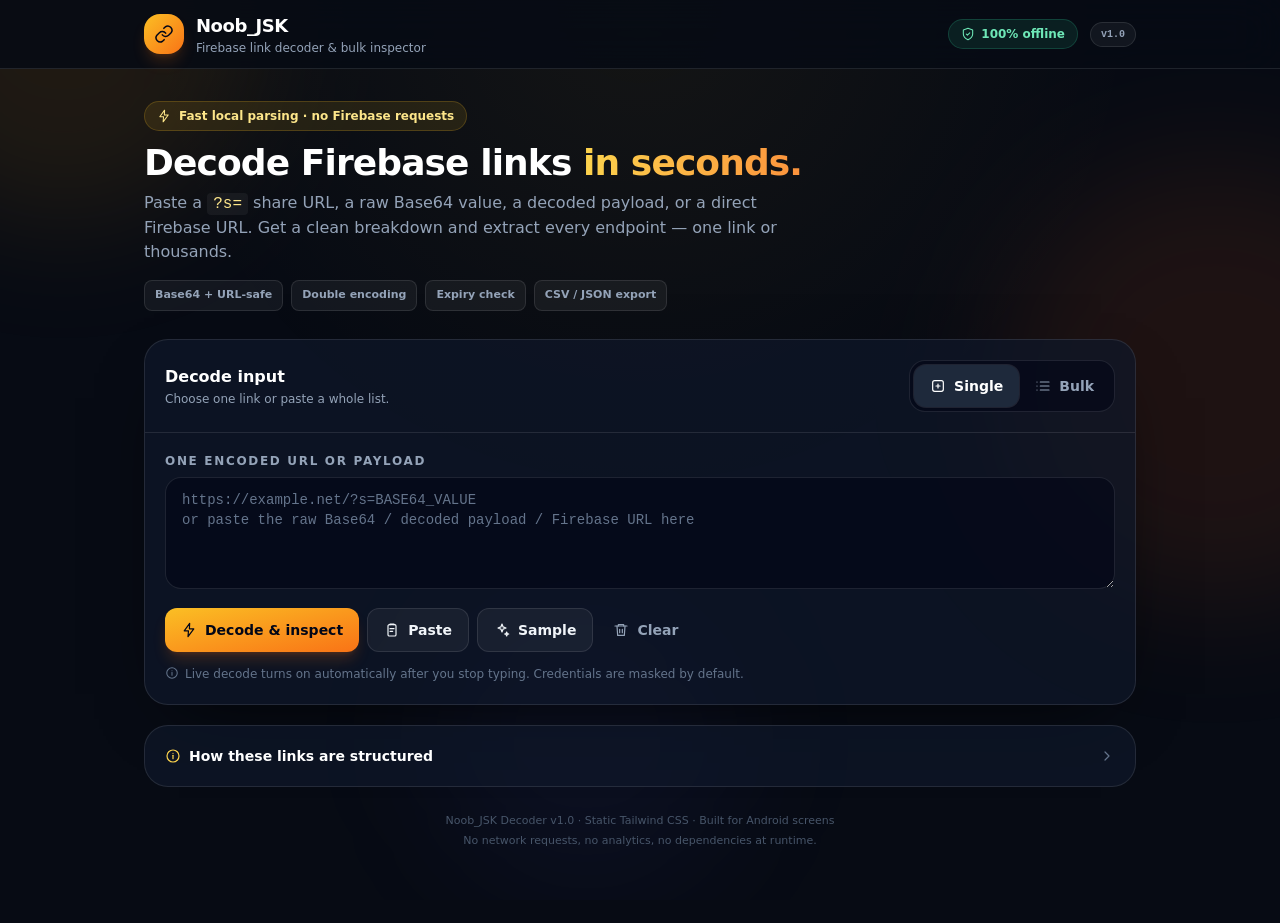
==== index.html @ 826efcdb "Initial commit via Netlify [skip ci]" ====
<!doctype html>
<html lang="en" class="dark">
<head>
  <meta charset="utf-8">
  <meta name="viewport" content="width=device-width, initial-scale=1, viewport-fit=cover">
  <meta name="theme-color" content="#070b14">
  <meta name="mobile-web-app-capable" content="yes">
  <meta name="apple-mobile-web-app-capable" content="yes">
  <meta name="apple-mobile-web-app-status-bar-style" content="black-translucent">
  <meta name="description" content="Offline Firebase share-link decoder. Decode ?s= Base64 links, break down the payload, and extract Firebase URLs in single or bulk mode.">
  <title> Noob_JSK — Firebase Link Decoder</title>
  <link rel="icon" href="data:image/svg+xml,%3Csvg xmlns='http://www.w3.org/2000/svg' viewBox='0 0 64 64'%3E%3Cdefs%3E%3ClinearGradient id='g' x1='0' y1='0' x2='1' y2='1'%3E%3Cstop stop-color='%23fbbf24'/%3E%3Cstop offset='1' stop-color='%23f97316'/%3E%3C/linearGradient%3E%3C/defs%3E%3Crect width='64' height='64' rx='16' fill='%23070b14'/%3E%3Cpath d='M26 20h-5a9 9 0 0 0 0 18h5M38 26h5a9 9 0 0 1 0 18h-5M25 35h14' fill='none' stroke='url(%23g)' stroke-width='5' stroke-linecap='round'/%3E%3Ccircle cx='21' cy='29' r='3.5' fill='url(%23g)'/%3E%3Ccircle cx='43' cy='35' r='3.5' fill='url(%23g)'/%3E%3C/svg%3E">
  <link rel="stylesheet" href="assets/tailwind.css">
  <script src="decoder.js" defer></script>
  <script src="app.js" defer></script>
</head>
<body class="min-h-screen bg-[#070b14] text-slate-100 antialiased">
  <!-- Offline icon sprite -->
  <svg xmlns="http://www.w3.org/2000/svg" class="hidden" aria-hidden="true">
    <symbol id="i-bolt" viewBox="0 0 24 24" fill="none" stroke="currentColor" stroke-width="1.8" stroke-linecap="round" stroke-linejoin="round"><path d="M13 2 4.8 13.2h6.4L10.5 22l8.7-11.7h-6.6L13 2Z"/></symbol>
    <symbol id="i-link" viewBox="0 0 24 24" fill="none" stroke="currentColor" stroke-width="1.8" stroke-linecap="round" stroke-linejoin="round"><path d="M10 13a5 5 0 0 0 7.5.5l3-3a5 5 0 0 0-7-7l-1.7 1.7"/><path d="M14 11a5 5 0 0 0-7.5-.5l-3 3a5 5 0 0 0 7 7l1.7-1.7"/></symbol>
    <symbol id="i-database" viewBox="0 0 24 24" fill="none" stroke="currentColor" stroke-width="1.8" stroke-linecap="round" stroke-linejoin="round"><ellipse cx="12" cy="5" rx="8" ry="3"/><path d="M4 5v6c0 1.7 3.6 3 8 3s8-1.3 8-3V5"/><path d="M4 11v6c0 1.7 3.6 3 8 3s8-1.3 8-3v-6"/></symbol>
    <symbol id="i-shield" viewBox="0 0 24 24" fill="none" stroke="currentColor" stroke-width="1.8" stroke-linecap="round" stroke-linejoin="round"><path d="M12 22s8-4 8-10V5l-8-3-8 3v7c0 6 8 10 8 10Z"/><path d="m9 12 2 2 4-4"/></symbol>
    <symbol id="i-copy" viewBox="0 0 24 24" fill="none" stroke="currentColor" stroke-width="1.8" stroke-linecap="round" stroke-linejoin="round"><rect x="9" y="9" width="12" height="12" rx="2"/><path d="M5 15H4a2 2 0 0 1-2-2V4a2 2 0 0 1 2-2h9a2 2 0 0 1 2 2v1"/></symbol>
    <symbol id="i-check" viewBox="0 0 24 24" fill="none" stroke="currentColor" stroke-width="2" stroke-linecap="round" stroke-linejoin="round"><path d="m5 12 4 4L19 6"/></symbol>
    <symbol id="i-alert" viewBox="0 0 24 24" fill="none" stroke="currentColor" stroke-width="1.8" stroke-linecap="round" stroke-linejoin="round"><path d="M10.3 3.6 1.8 18a2 2 0 0 0 1.7 3h17a2 2 0 0 0 1.7-3L14.7 3.6a2.5 2.5 0 0 0-4.4 0Z"/><path d="M12 9v4"/><path d="M12 17h.01"/></symbol>
    <symbol id="i-clock" viewBox="0 0 24 24" fill="none" stroke="currentColor" stroke-width="1.8" stroke-linecap="round" stroke-linejoin="round"><circle cx="12" cy="12" r="9"/><path d="M12 7v5l3 2"/></symbol>
    <symbol id="i-key" viewBox="0 0 24 24" fill="none" stroke="currentColor" stroke-width="1.8" stroke-linecap="round" stroke-linejoin="round"><circle cx="8" cy="15" r="4"/><path d="m10.8 12.2 8.2-8.2"/><path d="m16 7 3 3"/><path d="m19 4 2 2"/></symbol>
    <symbol id="i-upload" viewBox="0 0 24 24" fill="none" stroke="currentColor" stroke-width="1.8" stroke-linecap="round" stroke-linejoin="round"><path d="M12 16V4"/><path d="m7 9 5-5 5 5"/><path d="M4 16v3a2 2 0 0 0 2 2h12a2 2 0 0 0 2-2v-3"/></symbol>
    <symbol id="i-download" viewBox="0 0 24 24" fill="none" stroke="currentColor" stroke-width="1.8" stroke-linecap="round" stroke-linejoin="round"><path d="M12 4v12"/><path d="m7 11 5 5 5-5"/><path d="M4 18v1a2 2 0 0 0 2 2h12a2 2 0 0 0 2-2v-1"/></symbol>
    <symbol id="i-trash" viewBox="0 0 24 24" fill="none" stroke="currentColor" stroke-width="1.8" stroke-linecap="round" stroke-linejoin="round"><path d="M3 6h18"/><path d="M8 6V4h8v2"/><path d="M6 6l1 14h10l1-14"/><path d="M10 11v5M14 11v5"/></symbol>
    <symbol id="i-search" viewBox="0 0 24 24" fill="none" stroke="currentColor" stroke-width="1.8" stroke-linecap="round" stroke-linejoin="round"><circle cx="11" cy="11" r="7"/><path d="m20 20-3.5-3.5"/></symbol>
    <symbol id="i-chevron" viewBox="0 0 24 24" fill="none" stroke="currentColor" stroke-width="1.8" stroke-linecap="round" stroke-linejoin="round"><path d="m9 18 6-6-6-6"/></symbol>
    <symbol id="i-info" viewBox="0 0 24 24" fill="none" stroke="currentColor" stroke-width="1.8" stroke-linecap="round" stroke-linejoin="round"><circle cx="12" cy="12" r="9"/><path d="M12 11v5"/><path d="M12 8h.01"/></symbol>
    <symbol id="i-layers" viewBox="0 0 24 24" fill="none" stroke="currentColor" stroke-width="1.8" stroke-linecap="round" stroke-linejoin="round"><path d="m12 3 9 5-9 5-9-5 9-5Z"/><path d="m3 13 9 5 9-5"/><path d="m3 17 9 5 9-5"/></symbol>
    <symbol id="i-x" viewBox="0 0 24 24" fill="none" stroke="currentColor" stroke-width="1.8" stroke-linecap="round" stroke-linejoin="round"><path d="M18 6 6 18M6 6l12 12"/></symbol>
    <symbol id="i-sparkles" viewBox="0 0 24 24" fill="none" stroke="currentColor" stroke-width="1.8" stroke-linecap="round" stroke-linejoin="round"><path d="m12 3 1.6 4.4L18 9l-4.4 1.6L12 15l-1.6-4.4L6 9l4.4-1.6L12 3Z"/><path d="m19 15 .8 2.2L22 18l-2.2.8L19 21l-.8-2.2L16 18l2.2-.8L19 15Z"/></symbol>
    <symbol id="i-paste" viewBox="0 0 24 24" fill="none" stroke="currentColor" stroke-width="1.8" stroke-linecap="round" stroke-linejoin="round"><rect x="6" y="4" width="12" height="17" rx="2"/><path d="M9 4V3h6v1"/><path d="M9 10h6M9 14h4"/></symbol>
    <symbol id="i-file" viewBox="0 0 24 24" fill="none" stroke="currentColor" stroke-width="1.8" stroke-linecap="round" stroke-linejoin="round"><path d="M14 3H7a2 2 0 0 0-2 2v14a2 2 0 0 0 2 2h10a2 2 0 0 0 2-2V8Z"/><path d="M14 3v5h5"/></symbol>
    <symbol id="i-eye" viewBox="0 0 24 24" fill="none" stroke="currentColor" stroke-width="1.8" stroke-linecap="round" stroke-linejoin="round"><path d="M2 12s3.6-6 10-6 10 6 10 6-3.6 6-10 6-10-6-10-6Z"/><circle cx="12" cy="12" r="2.5"/></symbol>
    <symbol id="i-eye-off" viewBox="0 0 24 24" fill="none" stroke="currentColor" stroke-width="1.8" stroke-linecap="round" stroke-linejoin="round"><path d="M3 3l18 18"/><path d="M10.6 6.2A10.8 10.8 0 0 1 12 6c6.4 0 10 6 10 6a17 17 0 0 1-2.2 2.8"/><path d="M6.5 7.7C3.6 9.4 2 12 2 12s3.6 6 10 6a10.6 10.6 0 0 0 4-.8"/><path d="M9.9 9.9a3 3 0 0 0 4.2 4.2"/></symbol>
    <symbol id="i-refresh" viewBox="0 0 24 24" fill="none" stroke="currentColor" stroke-width="1.8" stroke-linecap="round" stroke-linejoin="round"><path d="M20 11a8 8 0 0 0-14-4L4 9"/><path d="M4 5v4h4"/><path d="M4 13a8 8 0 0 0 14 4l2-2"/><path d="M20 19v-4h-4"/></symbol>
    <symbol id="i-list" viewBox="0 0 24 24" fill="none" stroke="currentColor" stroke-width="1.8" stroke-linecap="round" stroke-linejoin="round"><path d="M8 6h13M8 12h13M8 18h13"/><path d="M3 6h.01M3 12h.01M3 18h.01"/></symbol>
    <symbol id="i-single" viewBox="0 0 24 24" fill="none" stroke="currentColor" stroke-width="1.8" stroke-linecap="round" stroke-linejoin="round"><rect x="4" y="4" width="16" height="16" rx="3"/><path d="M9 12h6M12 9v6"/></symbol>
  </svg>

  <!-- Ambient background -->
  <div class="pointer-events-none fixed inset-0 -z-10 overflow-hidden">
    <div class="absolute -left-32 -top-40 h-96 w-96 rounded-full bg-amber-500/10 blur-3xl"></div>
    <div class="absolute -right-40 top-40 h-[28rem] w-[28rem] rounded-full bg-orange-600/10 blur-3xl"></div>
    <div class="absolute bottom-0 left-1/3 h-80 w-80 rounded-full bg-indigo-500/5 blur-3xl"></div>
    <div class="absolute inset-0 bg-[radial-gradient(circle_at_50%_0%,rgba(251,191,36,0.06),transparent_45%)]"></div>
  </div>

  <!-- App bar -->
  <header class="sticky top-0 z-40 border-b border-white/10 bg-[#070b14]/85 backdrop-blur-xl">
    <div class="mx-auto flex max-w-5xl items-center gap-3 px-4 py-3">
      <div class="flex h-10 w-10 shrink-0 items-center justify-center rounded-2xl bg-gradient-to-br from-amber-400 to-orange-500 text-slate-950 shadow-lg shadow-orange-500/20">
        <svg class="h-5 w-5" aria-hidden="true"><use href="#i-link"></use></svg>
      </div>
      <div class="min-w-0 flex-1">
        <h1 class="truncate text-base font-extrabold tracking-tight text-white sm:text-lg">Noob_JSK</h1>
        <p class="truncate text-[11px] font-medium text-slate-400 sm:text-xs">Firebase link decoder &amp; bulk inspector</p>
      </div>
      <span class="hidden items-center gap-1.5 rounded-full border border-emerald-400/20 bg-emerald-400/10 px-3 py-1.5 text-xs font-semibold text-emerald-300 sm:inline-flex">
        <svg class="h-3.5 w-3.5" aria-hidden="true"><use href="#i-shield"></use></svg>
        100% offline
      </span>
      <span class="rounded-full border border-white/10 bg-white/5 px-2.5 py-1 font-mono text-[10px] font-semibold text-slate-400">v1.0</span>
    </div>
  </header>

  <main class="mx-auto max-w-5xl px-4 pb-32 pt-6 sm:pb-16 sm:pt-8">
    <!-- Hero -->
    <section class="mb-5 sm:mb-7">
      <div class="mb-3 inline-flex items-center gap-2 rounded-full border border-amber-400/20 bg-amber-400/10 px-3 py-1.5 text-xs font-semibold text-amber-200">
        <svg class="h-3.5 w-3.5" aria-hidden="true"><use href="#i-bolt"></use></svg>
        Fast local parsing · no Firebase requests
      </div>
      <h2 class="text-balance text-3xl font-extrabold leading-tight tracking-tight text-white sm:text-4xl">
        Decode Firebase links <span class="bg-gradient-to-r from-amber-300 to-orange-400 bg-clip-text text-transparent">in seconds.</span>
      </h2>
      <p class="mt-2 max-w-2xl text-sm leading-6 text-slate-400 sm:text-base">
        Paste a <code class="rounded bg-white/5 px-1.5 py-0.5 font-mono text-amber-200">?s=</code> share URL, a raw Base64 value, a decoded payload, or a direct Firebase URL. Get a clean breakdown and extract every endpoint — one link or thousands.
      </p>
      <div class="mt-4 flex flex-wrap gap-2 text-[11px] font-semibold text-slate-400">
        <span class="rounded-lg border border-white/10 bg-white/5 px-2.5 py-1.5">Base64 + URL-safe</span>
        <span class="rounded-lg border border-white/10 bg-white/5 px-2.5 py-1.5">Double encoding</span>
        <span class="rounded-lg border border-white/10 bg-white/5 px-2.5 py-1.5">Expiry check</span>
        <span class="rounded-lg border border-white/10 bg-white/5 px-2.5 py-1.5">CSV / JSON export</span>
      </div>
    </section>

    <!-- Input card -->
    <section class="glass overflow-hidden" aria-labelledby="input-heading">
      <div class="border-b border-white/10 p-4 sm:p-5">
        <div class="flex flex-col gap-3 sm:flex-row sm:items-center sm:justify-between">
          <div>
            <h2 id="input-heading" class="text-sm font-bold text-white sm:text-base">Decode input</h2>
            <p class="mt-0.5 text-xs text-slate-400">Choose one link or paste a whole list.</p>
          </div>
          <div class="flex rounded-2xl border border-white/10 bg-slate-950/60 p-1" role="tablist" aria-label="Input mode">
            <button id="tab-single" type="button" role="tab" aria-selected="true" aria-controls="panel-single" class="segment-btn segment-active">
              <svg class="h-4 w-4" aria-hidden="true"><use href="#i-single"></use></svg>
              Single
            </button>
            <button id="tab-bulk" type="button" role="tab" aria-selected="false" aria-controls="panel-bulk" class="segment-btn">
              <svg class="h-4 w-4" aria-hidden="true"><use href="#i-list"></use></svg>
              Bulk
            </button>
          </div>
        </div>
      </div>

      <!-- Single panel -->
      <div id="panel-single" role="tabpanel" aria-labelledby="tab-single" class="p-4 sm:p-5">
        <label for="single-input" class="label">One encoded URL or payload</label>
        <textarea id="single-input" rows="4" class="input-shell min-h-[112px] resize-y font-mono text-[13px] sm:text-sm" placeholder="https://example.net/?s=BASE64_VALUE&#10;or paste the raw Base64 / decoded payload / Firebase URL here" autocapitalize="off" autocomplete="off" autocorrect="off" spellcheck="false" inputmode="url" enterkeyhint="done"></textarea>
        <div class="mt-3 flex flex-wrap gap-2">
          <button id="btn-decode" type="button" class="btn-primary flex-1 sm:flex-none">
            <svg class="h-4 w-4" aria-hidden="true"><use href="#i-bolt"></use></svg>
            Decode &amp; inspect
          </button>
          <button id="btn-paste" type="button" class="btn-secondary">
            <svg class="h-4 w-4" aria-hidden="true"><use href="#i-paste"></use></svg>
            Paste
          </button>
          <button id="btn-sample" type="button" class="btn-secondary">
            <svg class="h-4 w-4" aria-hidden="true"><use href="#i-sparkles"></use></svg>
            Sample
          </button>
          <button id="btn-clear-single" type="button" class="btn-ghost">
            <svg class="h-4 w-4" aria-hidden="true"><use href="#i-trash"></use></svg>
            Clear
          </button>
        </div>
        <p class="mt-3 flex items-start gap-1.5 text-xs leading-5 text-slate-500">
          <svg class="mt-0.5 h-3.5 w-3.5 shrink-0" aria-hidden="true"><use href="#i-info"></use></svg>
          Live decode turns on automatically after you stop typing. Credentials are masked by default.
        </p>
      </div>

      <!-- Bulk panel -->
      <div id="panel-bulk" role="tabpanel" aria-labelledby="tab-bulk" class="hidden p-4 sm:p-5">
        <div class="mb-2 flex items-center justify-between gap-3">
          <label for="bulk-input" class="label mb-0">Mass URLs / mixed text</label>
          <span id="bulk-count" class="font-mono text-[11px] text-slate-500">0 lines</span>
        </div>
        <textarea id="bulk-input" rows="8" class="input-shell min-h-[180px] resize-y font-mono text-[13px] sm:text-sm" placeholder="One item per line. Full links, raw Base64, decoded payloads, JSON, CSV rows and markdown links all work.&#10;&#10;https://example.net/?s=BASE64_VALUE&#10;https://example.net/?s=ANOTHER_VALUE" autocapitalize="off" autocomplete="off" autocorrect="off" spellcheck="false" enterkeyhint="done"></textarea>

        <div id="dropzone" class="mt-3 flex flex-col items-center justify-center gap-2 rounded-2xl border border-dashed border-white/15 bg-slate-950/40 px-4 py-5 text-center transition hover:border-amber-400/40 hover:bg-amber-400/[0.04]">
          <svg class="h-6 w-6 text-slate-500" aria-hidden="true"><use href="#i-upload"></use></svg>
          <p class="text-xs text-slate-400">Drop <span class="font-semibold text-slate-300">.txt / .csv / .json / .log</span> files here</p>
          <button id="btn-choose-file" type="button" class="mini-btn">
            <svg class="h-3.5 w-3.5" aria-hidden="true"><use href="#i-file"></use></svg>
            Choose files
          </button>
          <input id="file-input" type="file" accept=".txt,.csv,.json,.log,text/plain,application/json,text/csv" multiple class="hidden">
          <p id="file-status" class="hidden text-[11px] font-medium text-emerald-300"></p>
        </div>

        <div class="mt-3 flex flex-wrap gap-2">
          <button id="btn-check" type="button" class="btn-primary flex-1 sm:flex-none">
            <svg class="h-4 w-4" aria-hidden="true"><use href="#i-bolt"></use></svg>
            Check all
          </button>
          <button id="btn-dedupe" type="button" aria-pressed="true" class="btn-secondary">
            <svg class="h-4 w-4" aria-hidden="true"><use href="#i-layers"></use></svg>
            Hide duplicates: <span id="dedupe-state">ON</span>
          </button>
          <button id="btn-sample-bulk" type="button" class="btn-secondary">
            <svg class="h-4 w-4" aria-hidden="true"><use href="#i-sparkles"></use></svg>
            Samples
          </button>
          <button id="btn-reveal" type="button" aria-pressed="false" class="btn-secondary">
            <svg class="h-4 w-4" aria-hidden="true"><use href="#i-eye"></use></svg>
            Reveal keys: <span>OFF</span>
          </button>
          <button id="btn-clear-bulk" type="button" class="btn-ghost">
            <svg class="h-4 w-4" aria-hidden="true"><use href="#i-trash"></use></svg>
            Clear
          </button>
        </div>
      </div>
    </section>

    <!-- Single result -->
    <section id="single-result" class="mt-5 hidden animate-fade-up" aria-live="polite" aria-labelledby="single-result-heading">
      <div class="glass p-4 sm:p-5">
        <div class="flex flex-wrap items-center justify-between gap-3">
          <div class="flex items-center gap-2.5">
            <span id="single-status-dot" class="h-2.5 w-2.5 rounded-full bg-slate-400"></span>
            <h2 id="single-result-heading" class="text-sm font-bold text-white sm:text-base">Decoded result</h2>
            <span id="single-status-pill" class="rounded-full px-2.5 py-1 text-[11px] font-bold ring-1 ring-inset">—</span>
          </div>
          <span id="single-timing" class="font-mono text-[11px] text-slate-500">—</span>
        </div>
        <p id="single-description" class="mt-2 text-xs leading-5 text-slate-400">—</p>
      </div>

      <div id="single-cards" class="mt-3 grid gap-3 sm:grid-cols-2"></div>
      <div id="single-breakdown" class="glass mt-3 p-4 sm:p-5"></div>
      <div id="single-raw" class="glass mt-3 p-4 sm:p-5"></div>
    </section>

    <!-- Bulk result -->
    <section id="bulk-result" class="mt-5 hidden animate-fade-up" aria-live="polite" aria-labelledby="bulk-result-heading">
      <div class="mb-3 flex flex-wrap items-end justify-between gap-3">
        <div>
          <h2 id="bulk-result-heading" class="text-sm font-bold text-white sm:text-base">Bulk inspection</h2>
          <p id="bulk-timing" class="mt-0.5 font-mono text-[11px] text-slate-500">—</p>
        </div>
        <div class="flex flex-wrap gap-2">
          <button id="btn-copy-urls" type="button" class="mini-btn">
            <svg class="h-3.5 w-3.5" aria-hidden="true"><use href="#i-copy"></use></svg>
            Copy URLs
          </button>
          <button id="btn-copy-json" type="button" class="mini-btn">
            <svg class="h-3.5 w-3.5" aria-hidden="true"><use href="#i-copy"></use></svg>
            Copy JSON
          </button>
          <button id="btn-download-csv" type="button" class="mini-btn">
            <svg class="h-3.5 w-3.5" aria-hidden="true"><use href="#i-download"></use></svg>
            CSV
          </button>
          <button id="btn-download-json" type="button" class="mini-btn">
            <svg class="h-3.5 w-3.5" aria-hidden="true"><use href="#i-download"></use></svg>
            JSON
          </button>
        </div>
      </div>

      <div id="bulk-stats" class="grid grid-cols-2 gap-2.5 sm:grid-cols-4"></div>

      <div class="glass mt-3 p-3 sm:p-4">
        <div class="flex items-center gap-2 rounded-xl border border-white/10 bg-slate-950/60 px-3 py-2.5 focus-within:border-amber-400/50 focus-within:ring-4 focus-within:ring-amber-400/10">
          <svg class="h-4 w-4 shrink-0 text-slate-500" aria-hidden="true"><use href="#i-search"></use></svg>
          <input id="bulk-search" type="search" class="min-w-0 flex-1 bg-transparent text-sm text-slate-100 outline-none placeholder:text-slate-500" placeholder="Search URL, project, payload…" autocomplete="off">
          <button id="btn-clear-search" type="button" class="hidden rounded-lg p-1 text-slate-500 hover:bg-white/5 hover:text-slate-200" aria-label="Clear search">
            <svg class="h-4 w-4" aria-hidden="true"><use href="#i-x"></use></svg>
          </button>
        </div>
        <div id="filter-chips" class="scrollbar-thin mt-3 flex gap-2 overflow-x-auto pb-1" role="group" aria-label="Filter results"></div>
      </div>

      <p id="bulk-truncated" class="mt-3 hidden rounded-2xl border border-amber-400/20 bg-amber-400/10 p-3 text-xs font-medium text-amber-200"></p>
      <div id="bulk-list" class="mt-3 space-y-3"></div>
      <button id="btn-load-more" type="button" class="btn-secondary mt-3 hidden w-full">
        <svg class="h-4 w-4" aria-hidden="true"><use href="#i-refresh"></use></svg>
        Load more
      </button>
    </section>

    <!-- How it works -->
    <section class="glass mt-5 overflow-hidden">
      <details class="group">
        <summary class="flex cursor-pointer list-none items-center justify-between gap-3 p-4 text-sm font-bold text-white sm:p-5">
          <span class="flex items-center gap-2">
            <svg class="h-4 w-4 text-amber-300" aria-hidden="true"><use href="#i-info"></use></svg>
            How these links are structured
          </span>
          <svg class="h-4 w-4 text-slate-500 transition group-open:rotate-90" aria-hidden="true"><use href="#i-chevron"></use></svg>
        </summary>
        <div class="border-t border-white/10 p-4 text-xs leading-6 text-slate-400 sm:p-5 sm:text-sm">
          <p>The <code class="rounded bg-white/5 px-1.5 py-0.5 font-mono text-amber-200">?s=</code> parameter is UTF-8 Base64. After decoding it usually looks like this:</p>
          <pre class="code-block mt-3 whitespace-pre-wrap break-all">FIREBASE_URL ||| CREDENTIAL ||| EXPIRY_MS ||| OPTIONAL_DEVICE_ID

https://project-default-rtdb.firebaseio.com ||| KEY ||| 1793105515015 ||| device-123</pre>
          <ul class="mt-3 space-y-1.5">
            <li>• <span class="font-semibold text-slate-300">Field 1</span> — Firebase / Realtime Database endpoint.</li>
            <li>• <span class="font-semibold text-slate-300">Field 2</span> — database secret, API key, or short credential.</li>
            <li>• <span class="font-semibold text-slate-300">Field 3</span> — expiry timestamp in milliseconds (10-digit seconds also work).</li>
            <li>• <span class="font-semibold text-slate-300">Field 4+</span> — optional device ID or reference.</li>
          </ul>
          <p class="mt-3 rounded-xl border border-emerald-400/15 bg-emerald-400/[0.06] p-3 text-emerald-200">
            <strong class="font-bold">Privacy:</strong> everything runs in your browser. The tool never connects to a Firebase database, never tests credentials, and never uploads pasted data.
          </p>
        </div>
      </details>
    </section>

    <footer class="mt-6 pb-2 text-center text-[11px] leading-5 text-slate-600">
      Noob_JSK Decoder v1.0 · Static Tailwind CSS · Built for Android screens<br>
      No network requests, no analytics, no dependencies at runtime.
    </footer>
  </main>

  <!-- Mobile sticky action -->
  <div class="safe-bottom fixed inset-x-0 bottom-0 z-40 border-t border-white/10 bg-[#070b14]/95 px-4 pt-3 backdrop-blur-xl sm:hidden">
    <button id="bottom-action" type="button" class="btn-primary w-full">
      <svg class="h-4 w-4" aria-hidden="true"><use href="#i-bolt"></use></svg>
      <span id="bottom-action-label">Decode link</span>
    </button>
  </div>

  <!-- Toast -->
  <div id="toast" class="pointer-events-none fixed bottom-24 left-1/2 z-50 hidden -translate-x-1/2 items-center gap-2 rounded-2xl border border-white/10 bg-slate-900/95 px-4 py-3 text-sm font-semibold text-white shadow-2xl backdrop-blur-xl sm:bottom-6" role="status" aria-live="polite">
    <svg id="toast-icon" class="h-4 w-4 text-emerald-300" aria-hidden="true"><use href="#i-check"></use></svg>
    <span id="toast-text">Done</span>
  </div>
</body>
</html>
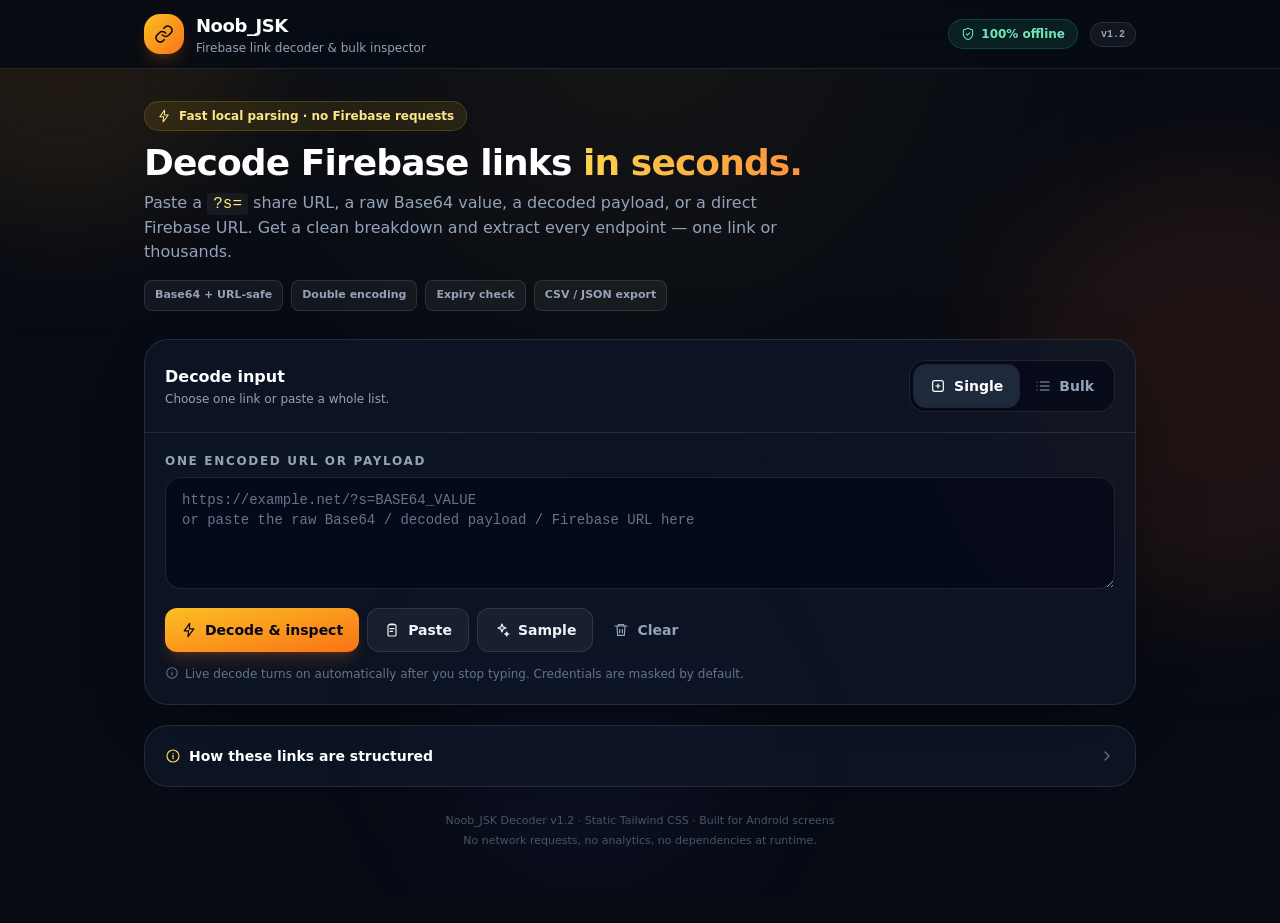
==== commit b93067c3: "Broaden share-parameter support and bump to v1.2 - decoder.js: recognises d=, data=, payload=, token" ====
--- a/index.html
+++ b/index.html
@@ -66,7 +66,7 @@
         <svg class="h-3.5 w-3.5" aria-hidden="true"><use href="#i-shield"></use></svg>
         100% offline
       </span>
-      <span class="rounded-full border border-white/10 bg-white/5 px-2.5 py-1 font-mono text-[10px] font-semibold text-slate-400">v1.0</span>
+      <span class="rounded-full border border-white/10 bg-white/5 px-2.5 py-1 font-mono text-[10px] font-semibold text-slate-400">v1.2</span>
     </div>
   </header>
 
@@ -263,15 +263,21 @@
         </summary>
         <div class="border-t border-white/10 p-4 text-xs leading-6 text-slate-400 sm:p-5 sm:text-sm">
           <p>The <code class="rounded bg-white/5 px-1.5 py-0.5 font-mono text-amber-200">?s=</code> parameter is UTF-8 Base64. After decoding it usually looks like this:</p>
-          <pre class="code-block mt-3 whitespace-pre-wrap break-all">FIREBASE_URL ||| CREDENTIAL ||| EXPIRY_MS ||| OPTIONAL_DEVICE_ID
-
-https://project-default-rtdb.firebaseio.com ||| KEY ||| 1793105515015 ||| device-123</pre>
+          <pre class="code-block mt-3 whitespace-pre-wrap break-all">FIREBASE_URL | CREDENTIAL | EXPIRY_MS | OPTIONAL_DEVICE_ID
+
+https://project-default-rtdb.firebaseio.com | KEY | 1793105515015 | device-123</pre>
+          <p class="mt-2">Fields may be separated by a single <code class="rounded bg-white/5 px-1.5 py-0.5 font-mono text-amber-200">|</code> or by the older triple <code class="rounded bg-white/5 px-1.5 py-0.5 font-mono text-amber-200">|||</code> separator — both formats are decoded the same way.</p>
           <ul class="mt-3 space-y-1.5">
             <li>• <span class="font-semibold text-slate-300">Field 1</span> — Firebase / Realtime Database endpoint.</li>
             <li>• <span class="font-semibold text-slate-300">Field 2</span> — database secret, API key, or short credential.</li>
             <li>• <span class="font-semibold text-slate-300">Field 3</span> — expiry timestamp in milliseconds (10-digit seconds also work).</li>
             <li>• <span class="font-semibold text-slate-300">Field 4+</span> — optional device ID or reference.</li>
           </ul>
+          <p class="mt-3">The same payloads are also read from <code class="rounded bg-white/5 px-1.5 py-0.5 font-mono text-amber-200">d=</code>, <code class="rounded bg-white/5 px-1.5 py-0.5 font-mono text-amber-200">data=</code>, <code class="rounded bg-white/5 px-1.5 py-0.5 font-mono text-amber-200">payload=</code>, <code class="rounded bg-white/5 px-1.5 py-0.5 font-mono text-amber-200">token=</code>, <code class="rounded bg-white/5 px-1.5 py-0.5 font-mono text-amber-200">encoded=</code>, <code class="rounded bg-white/5 px-1.5 py-0.5 font-mono text-amber-200">share=</code> or <code class="rounded bg-white/5 px-1.5 py-0.5 font-mono text-amber-200">link=</code> parameters, including URL-encoded JSON.</p>
+          <p class="mt-3">Some apps — such as <span class="font-semibold text-slate-300">VANTAGE</span> share links — wrap the same details as Base64 over an XOR-encoded JSON object instead:</p>
+          <pre class="code-block mt-2 whitespace-pre-wrap break-all">base64url( XOR( {"u":"FIREBASE_URL","k":"CREDENTIAL","l":"LABEL","e":EXPIRY_MS} ) )</pre>
+          <p class="mt-2">Those links are recognised automatically as a <span class="font-semibold text-slate-300">VANTAGE share link</span> and yield the same endpoint, credential, label and expiry fields. <code class="rounded bg-white/5 px-1.5 py-0.5 font-mono text-amber-200">"e":0</code> means the link never expires.</p>
+          <p class="mt-2">A merged <code class="rounded bg-white/5 px-1.5 py-0.5 font-mono text-amber-200">?m=</code> link packs several connections into one Base64 JSON array of <code class="rounded bg-white/5 px-1.5 py-0.5 font-mono text-amber-200">{url, key}</code> objects. Every endpoint is listed and included in bulk exports.</p>
           <p class="mt-3 rounded-xl border border-emerald-400/15 bg-emerald-400/[0.06] p-3 text-emerald-200">
             <strong class="font-bold">Privacy:</strong> everything runs in your browser. The tool never connects to a Firebase database, never tests credentials, and never uploads pasted data.
           </p>
@@ -280,7 +286,7 @@
     </section>
 
     <footer class="mt-6 pb-2 text-center text-[11px] leading-5 text-slate-600">
-      Noob_JSK Decoder v1.0 · Static Tailwind CSS · Built for Android screens<br>
+      Noob_JSK Decoder v1.2 · Static Tailwind CSS · Built for Android screens<br>
       No network requests, no analytics, no dependencies at runtime.
     </footer>
   </main>
